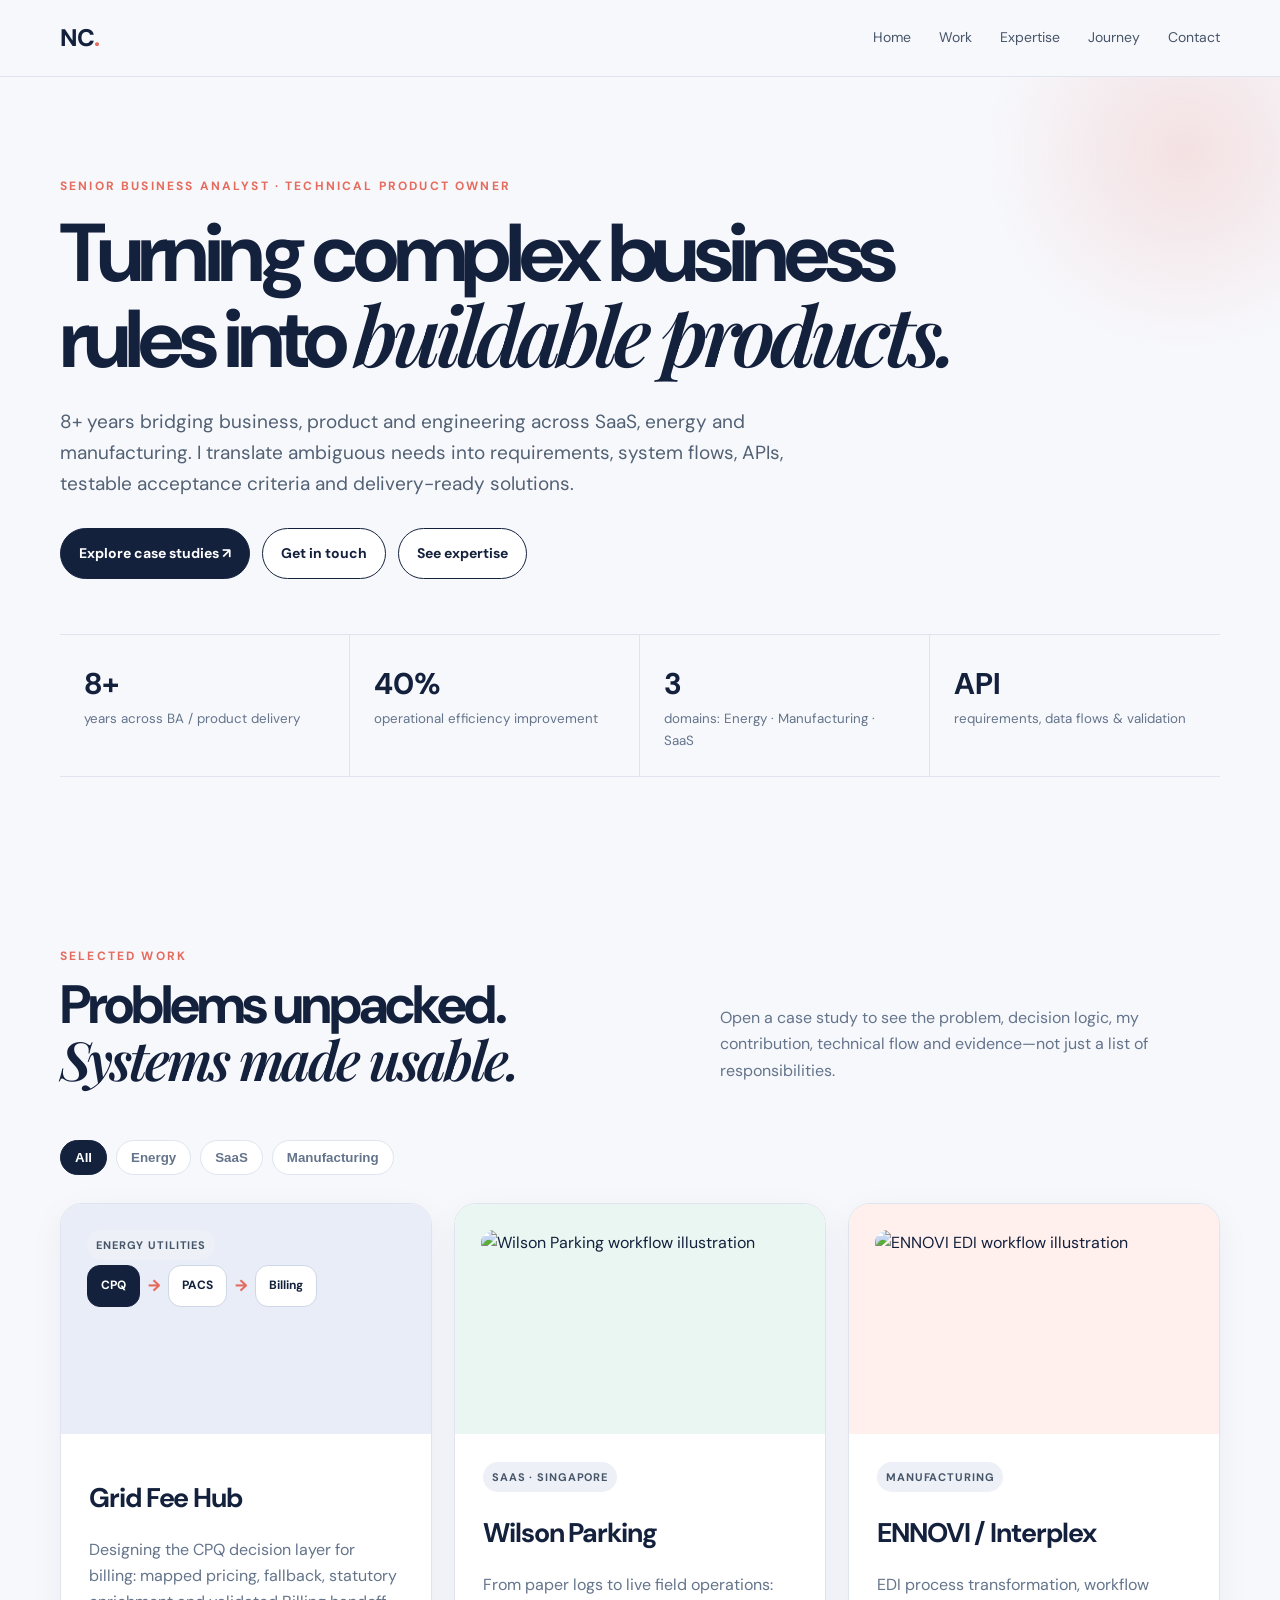
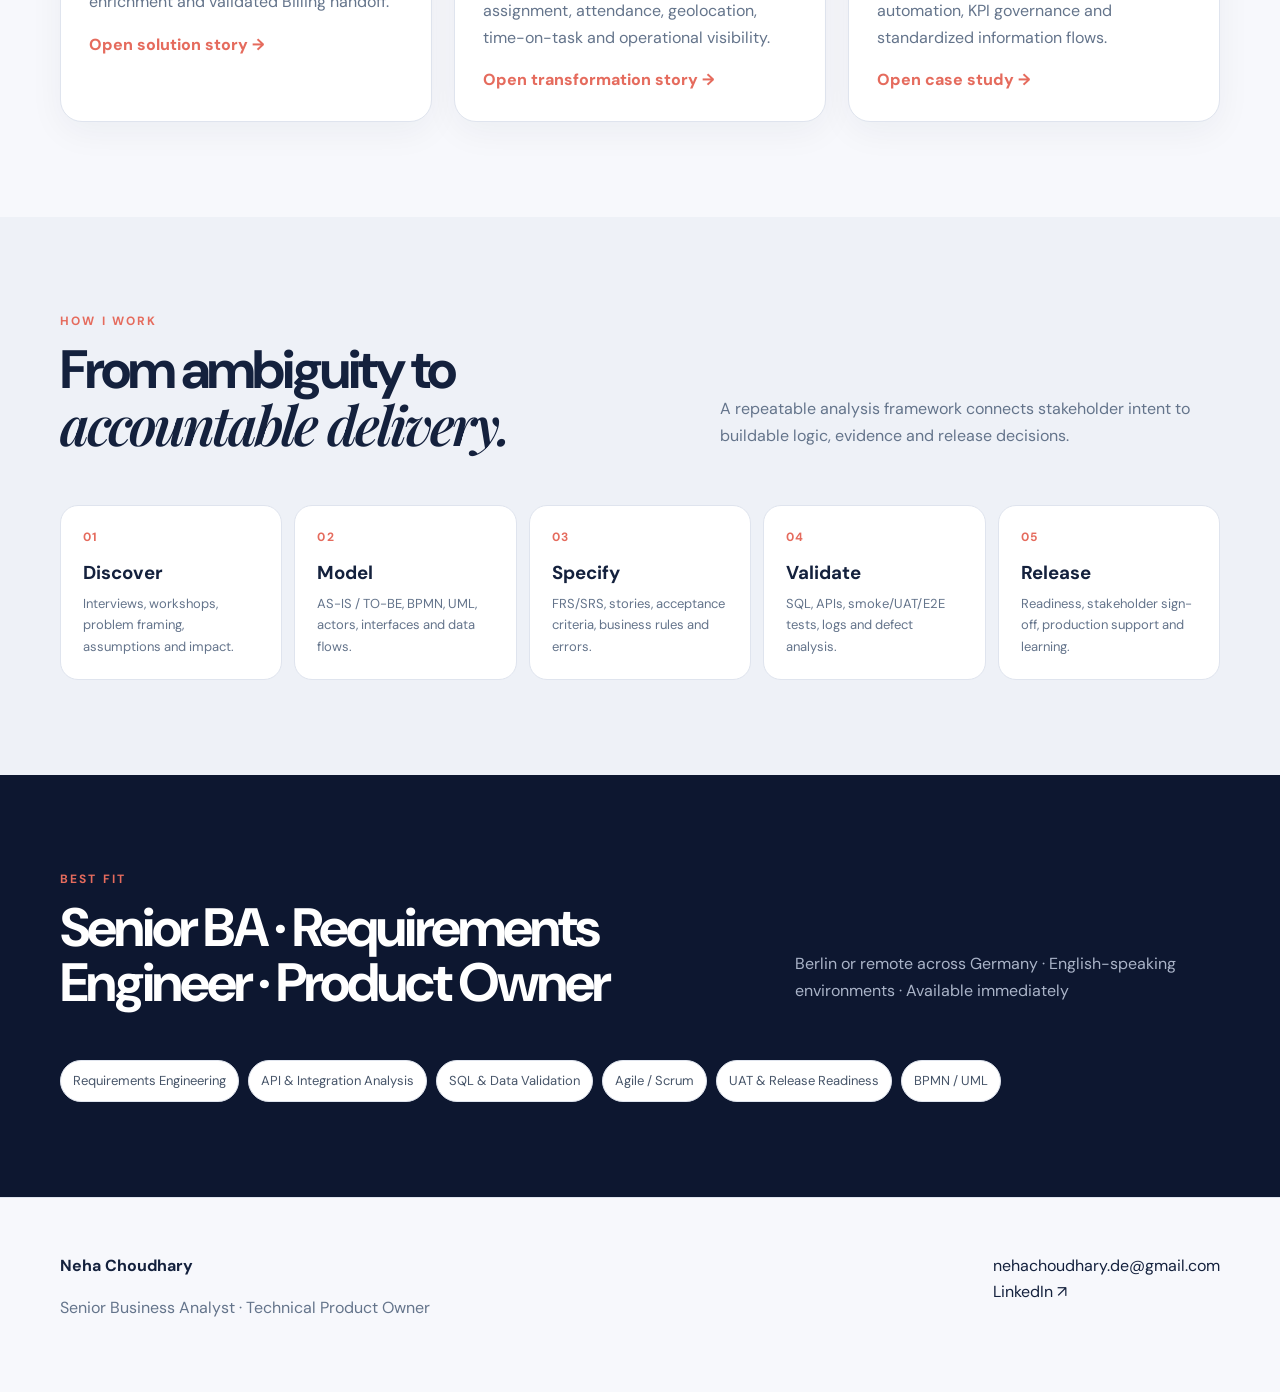
==== index.html @ ac917122 "Add files via upload" ====
<!doctype html><html lang="en"><head><meta charset="utf-8"><meta name="viewport" content="width=device-width,initial-scale=1"><meta name="description" content="Neha Choudhary — Senior Business Analyst and Technical Product Owner portfolio"><title>Home · Neha Choudhary</title><link rel="stylesheet" href="style.css"></head><body><nav class="nav"><div class="container navin"><a class="logo" href="index.html">NC<span>.</span></a><button class="menu">☰</button><div class="links"><a href="index.html">Home</a><a href="work.html">Work</a><a href="about.html">Expertise</a><a href="journey.html">Journey</a><a href="contact.html">Contact</a></div></div></nav><main><section class="hero"><div class="container fade"><div class="eyebrow">Senior Business Analyst · Technical Product Owner</div><h1>Turning complex business rules into <span class="serif">buildable products.</span></h1><p class="lead">8+ years bridging business, product and engineering across SaaS, energy and manufacturing. I translate ambiguous needs into requirements, system flows, APIs, testable acceptance criteria and delivery-ready solutions.</p><div class="actions"><a class="btn primary" href="work.html">Explore case studies ↗</a><a class="btn secondary" href="contact.html">Get in touch</a><a class="btn secondary" href="about.html">See expertise</a></div><div class="stats"><div class="stat"><b>8+</b><small>years across BA / product delivery</small></div><div class="stat"><b>40%</b><small>operational efficiency improvement</small></div><div class="stat"><b>3</b><small>domains: Energy · Manufacturing · SaaS</small></div><div class="stat"><b>API</b><small>requirements, data flows & validation</small></div></div></div></section><section class="section"><div class="container"><div class="sectionhead"><div><div class="eyebrow">Selected work</div><h2>Problems unpacked.<br><span class="serif">Systems made usable.</span></h2></div><p>Open a case study to see the problem, decision logic, my contribution, technical flow and evidence—not just a list of responsibilities.</p></div><div class="filterbar"><button class="filter active" data-filter="all">All</button><button class="filter" data-filter="energy">Energy</button><button class="filter" data-filter="saas">SaaS</button><button class="filter" data-filter="manufacturing">Manufacturing</button></div><div class="grid grid3"><article class="card case reveal" data-category="energy"><div class="visual"><div><div class="tag">Energy utilities</div><div class="mini-flow"><span class="node accent">CPQ</span><span class="connector">→</span><span class="node">PACS</span><span class="connector">→</span><span class="node">Billing</span></div></div></div><div class="casebody"><h3>Grid Fee Hub</h3><p>Designing the CPQ decision layer for billing: mapped pricing, fallback, statutory enrichment and validated Billing handoff.</p><a class="arrow" href="gfh.html">Open solution story →</a></div></article><article class="card case reveal" data-category="saas"><div class="visual"><img src="assets/wilson-flow.svg" alt="Wilson Parking workflow illustration" style="width:100%;border-radius:18px"></div><div class="casebody"><div class="tag">SaaS · Singapore</div><h3>Wilson Parking</h3><p>From paper logs to live field operations: assignment, attendance, geolocation, time-on-task and operational visibility.</p><a class="arrow" href="wilson.html">Open transformation story →</a></div></article><article class="card case reveal" data-category="manufacturing"><div class="visual"><img src="assets/ennovi-flow.svg" alt="ENNOVI EDI workflow illustration" style="width:100%;border-radius:18px"></div><div class="casebody"><div class="tag">Manufacturing</div><h3>ENNOVI / Interplex</h3><p>EDI process transformation, workflow automation, KPI governance and standardized information flows.</p><a class="arrow" href="ennovi.html">Open case study →</a></div></article></div></div></section><section class="section alt"><div class="container"><div class="sectionhead"><div><div class="eyebrow">How I work</div><h2>From ambiguity to <span class="serif">accountable delivery.</span></h2></div><p>A repeatable analysis framework connects stakeholder intent to buildable logic, evidence and release decisions.</p></div><div class="steps"><div class="step reveal"><b>01</b><h3>Discover</h3><p>Interviews, workshops, problem framing, assumptions and impact.</p></div><div class="step reveal"><b>02</b><h3>Model</h3><p>AS-IS / TO-BE, BPMN, UML, actors, interfaces and data flows.</p></div><div class="step reveal"><b>03</b><h3>Specify</h3><p>FRS/SRS, stories, acceptance criteria, business rules and errors.</p></div><div class="step reveal"><b>04</b><h3>Validate</h3><p>SQL, APIs, smoke/UAT/E2E tests, logs and defect analysis.</p></div><div class="step reveal"><b>05</b><h3>Release</h3><p>Readiness, stakeholder sign-off, production support and learning.</p></div></div></div></section><section class="section dark"><div class="container"><div class="sectionhead"><div><div class="eyebrow">Best fit</div><h2>Senior BA · Requirements Engineer · Product Owner</h2></div><p>Berlin or remote across Germany · English-speaking environments · Available immediately</p></div><div class="pills"><span class="pill">Requirements Engineering</span><span class="pill">API & Integration Analysis</span><span class="pill">SQL & Data Validation</span><span class="pill">Agile / Scrum</span><span class="pill">UAT & Release Readiness</span><span class="pill">BPMN / UML</span></div></div></section></main><footer class="footer"><div class="container footergrid"><div><strong>Neha Choudhary</strong><p>Senior Business Analyst · Technical Product Owner</p></div><div><a href="mailto:nehachoudhary.de@gmail.com">nehachoudhary.de@gmail.com</a><br><a href="https://www.linkedin.com/in/neha-choudhary-business-analyst">LinkedIn ↗</a></div></div></footer><script src="script.js"></script></body></html>
---- style.css ----
@import url('https://fonts.googleapis.com/css2?family=DM+Sans:wght@400;500;600;700&family=Playfair+Display:ital,wght@0,600;1,600&display=swap');
:root{--ink:#14213d;--muted:#64748b;--paper:#f7f8fc;--white:#fff;--line:#dfe4ee;--coral:#e56b5d;--mint:#7bc7b5;--blue:#5d78e8;--lav:#8b79c9;--dark:#0d1730;--shadow:0 18px 50px rgba(20,33,61,.10);--r:22px}*{box-sizing:border-box}html{scroll-behavior:smooth}body{margin:0;background:var(--paper);color:var(--ink);font-family:"DM Sans",system-ui,sans-serif;line-height:1.65}a{color:inherit;text-decoration:none}.container{width:min(1160px,calc(100% - 40px));margin:auto}.nav{position:sticky;top:0;z-index:50;background:rgba(247,248,252,.9);backdrop-filter:blur(18px);border-bottom:1px solid var(--line)}.navin{height:76px;display:flex;align-items:center;justify-content:space-between}.logo{font-weight:800;font-size:24px;letter-spacing:-.05em}.logo span{color:var(--coral)}.links{display:flex;gap:28px;align-items:center;font-size:14px;color:#475569}.links a:hover{color:var(--ink)}.menu{display:none;border:1px solid var(--line);background:#fff;border-radius:12px;padding:9px 11px}.hero{padding:100px 0 75px;position:relative;overflow:hidden}.hero:after{content:"";position:absolute;width:430px;height:430px;border-radius:50%;background:radial-gradient(circle,rgba(229,107,93,.16),transparent 65%);right:-120px;top:-140px}.eyebrow{font-size:12px;text-transform:uppercase;letter-spacing:.18em;font-weight:700;color:var(--coral)}h1{font-size:clamp(46px,7vw,82px);line-height:.98;letter-spacing:-.065em;margin:16px 0 26px;max-width:900px}.serif{font-family:"Playfair Display",serif;font-style:italic;font-weight:600}.lead{font-size:19px;max-width:780px;color:#526174}.actions{display:flex;gap:12px;flex-wrap:wrap;margin:28px 0}.btn{display:inline-flex;align-items:center;gap:8px;padding:13px 18px;border-radius:999px;border:1px solid var(--ink);font-weight:700;font-size:14px}.btn.primary{background:var(--ink);color:#fff}.btn.secondary{background:#fff}.stats{display:grid;grid-template-columns:repeat(4,1fr);border-top:1px solid var(--line);border-bottom:1px solid var(--line);margin-top:55px}.stat{padding:24px;border-right:1px solid var(--line)}.stat:last-child{border-right:0}.stat b{font-size:30px}.stat small{display:block;color:var(--muted)}.section{padding:95px 0}.section.alt{background:#eef1f7}.section.dark{background:var(--dark);color:#fff}.sectionhead{display:flex;justify-content:space-between;gap:30px;align-items:end;margin-bottom:40px}.sectionhead h2{font-size:clamp(32px,5vw,54px);letter-spacing:-.055em;line-height:1.02;margin:10px 0}.sectionhead p{max-width:500px;color:var(--muted)}.dark .sectionhead p{color:#aab4c8}.grid{display:grid;gap:22px}.grid3{grid-template-columns:repeat(3,1fr)}.grid2{grid-template-columns:repeat(2,1fr)}.card{background:#fff;border:1px solid var(--line);border-radius:var(--r);padding:28px;box-shadow:0 10px 35px rgba(20,33,61,.05);transition:.25s}.card:hover{box-shadow:var(--shadow);transform:translateY(-3px)}.case{overflow:hidden;padding:0}.case .visual{min-height:230px;padding:26px;background:#e9edf8}.case:nth-child(2) .visual{background:#eaf6f1}.case:nth-child(3) .visual{background:#fff0ed}.casebody{padding:28px}.tag{display:inline-flex;padding:6px 9px;border-radius:999px;background:#edf0f6;color:#475569;font-size:11px;font-weight:700;text-transform:uppercase;letter-spacing:.08em;margin:0 5px 5px 0}.case h3{font-size:27px;letter-spacing:-.04em;margin:14px 0 8px}.case p{color:var(--muted)}.arrow{font-weight:800;color:var(--coral)}.mini-flow{display:flex;align-items:center;gap:8px;flex-wrap:wrap}.node{padding:10px 13px;border-radius:13px;background:#fff;border:1px solid #cfd6e4;font-size:12px;font-weight:700}.node.accent{background:var(--ink);color:#fff;border-color:var(--ink)}.connector{color:var(--coral);font-weight:900}.filterbar{display:flex;gap:9px;flex-wrap:wrap;margin-bottom:28px}.filter{border:1px solid var(--line);background:#fff;border-radius:999px;padding:9px 14px;cursor:pointer;font-weight:700;color:#64748b}.filter.active{background:var(--ink);color:#fff;border-color:var(--ink)}.steps{display:grid;grid-template-columns:repeat(5,1fr);gap:12px}.step{padding:22px;border:1px solid var(--line);background:#fff;border-radius:18px}.step b{display:block;font-size:12px;color:var(--coral);letter-spacing:.1em}.step h3{margin:10px 0 4px}.step p{margin:0;color:var(--muted);font-size:13px}.pagehero{padding:80px 0 55px;background:linear-gradient(135deg,#eef1f8,#fbfbfd)}.pagehero h1{font-size:clamp(42px,6vw,70px)}.casehero{display:grid;grid-template-columns:1.05fr .95fr;gap:50px;align-items:center}.casehero h1{font-size:clamp(44px,6vw,70px)}.hero-art{background:#fff;border:1px solid var(--line);border-radius:28px;padding:18px;box-shadow:var(--shadow)}.metricrow{display:grid;grid-template-columns:repeat(3,1fr);gap:12px;margin:30px 0}.metric{padding:18px;background:#fff;border:1px solid var(--line);border-radius:18px}.metric b{display:block;font-size:22px}.metric span{color:var(--muted);font-size:12px}.two-col{display:grid;grid-template-columns:1fr 1fr;gap:24px}.list{padding-left:18px}.list li{margin:8px 0}.callout{padding:24px;border-left:4px solid var(--coral);background:#fff6f4;border-radius:0 18px 18px 0;margin:25px 0}.callout strong{display:block;margin-bottom:4px}.accordion{border:1px solid var(--line);border-radius:18px;background:#fff;overflow:hidden}.acc{border-bottom:1px solid var(--line)}.acc:last-child{border:0}.acc button{width:100%;border:0;background:#fff;padding:18px 20px;text-align:left;font:inherit;font-weight:800;cursor:pointer;display:flex;justify-content:space-between}.acc .content{display:none;padding:0 20px 20px;color:var(--muted)}.acc.open .content{display:block}.footer{padding:55px 0;border-top:1px solid var(--line)}.footergrid{display:flex;justify-content:space-between;gap:30px}.footer p{color:var(--muted)}.pills{display:flex;flex-wrap:wrap;gap:9px;margin-top:18px}.pill{border:1px solid var(--line);background:#fff;padding:9px 12px;border-radius:999px;font-size:13px;color:#475569}.timeline{position:relative}.timeline:before{content:"";position:absolute;left:12px;top:0;bottom:0;width:2px;background:#d9deea}.tl{position:relative;padding:0 0 40px 48px}.tl:before{content:"";position:absolute;left:5px;top:5px;width:16px;height:16px;border-radius:50%;background:var(--coral);border:4px solid var(--paper)}.tl .date{font-size:12px;color:var(--coral);font-weight:800;letter-spacing:.08em}.tl h3{margin:5px 0}.tl p{color:var(--muted);margin:0}.reveal{opacity:0;transform:translateY(18px);transition:.7s}.reveal.show{opacity:1;transform:none}.fade{animation:fade .65s ease both}@keyframes fade{from{opacity:0;transform:translateY(12px)}to{opacity:1;transform:none}}@media(max-width:850px){.links{display:none}.menu{display:block}.nav.open .links{display:flex;position:absolute;top:76px;left:0;right:0;background:var(--paper);padding:20px;flex-direction:column;align-items:flex-start;border-bottom:1px solid var(--line)}.stats{grid-template-columns:1fr 1fr}.stat:nth-child(2){border-right:0}.stat:nth-child(-n+2){border-bottom:1px solid var(--line)}.grid3,.grid2,.two-col,.casehero{grid-template-columns:1fr}.casehero .hero-art{order:-1}.sectionhead{display:block}}@media(max-width:520px){.container{width:calc(100% - 28px)}.hero{padding:70px 0 45px}h1{font-size:45px}.stats{grid-template-columns:1fr}.stat{border-right:0!important;border-bottom:1px solid var(--line)}.stat:last-child{border:0}.steps{grid-template-columns:1fr}.metricrow{grid-template-columns:1fr}.footergrid{display:block}}
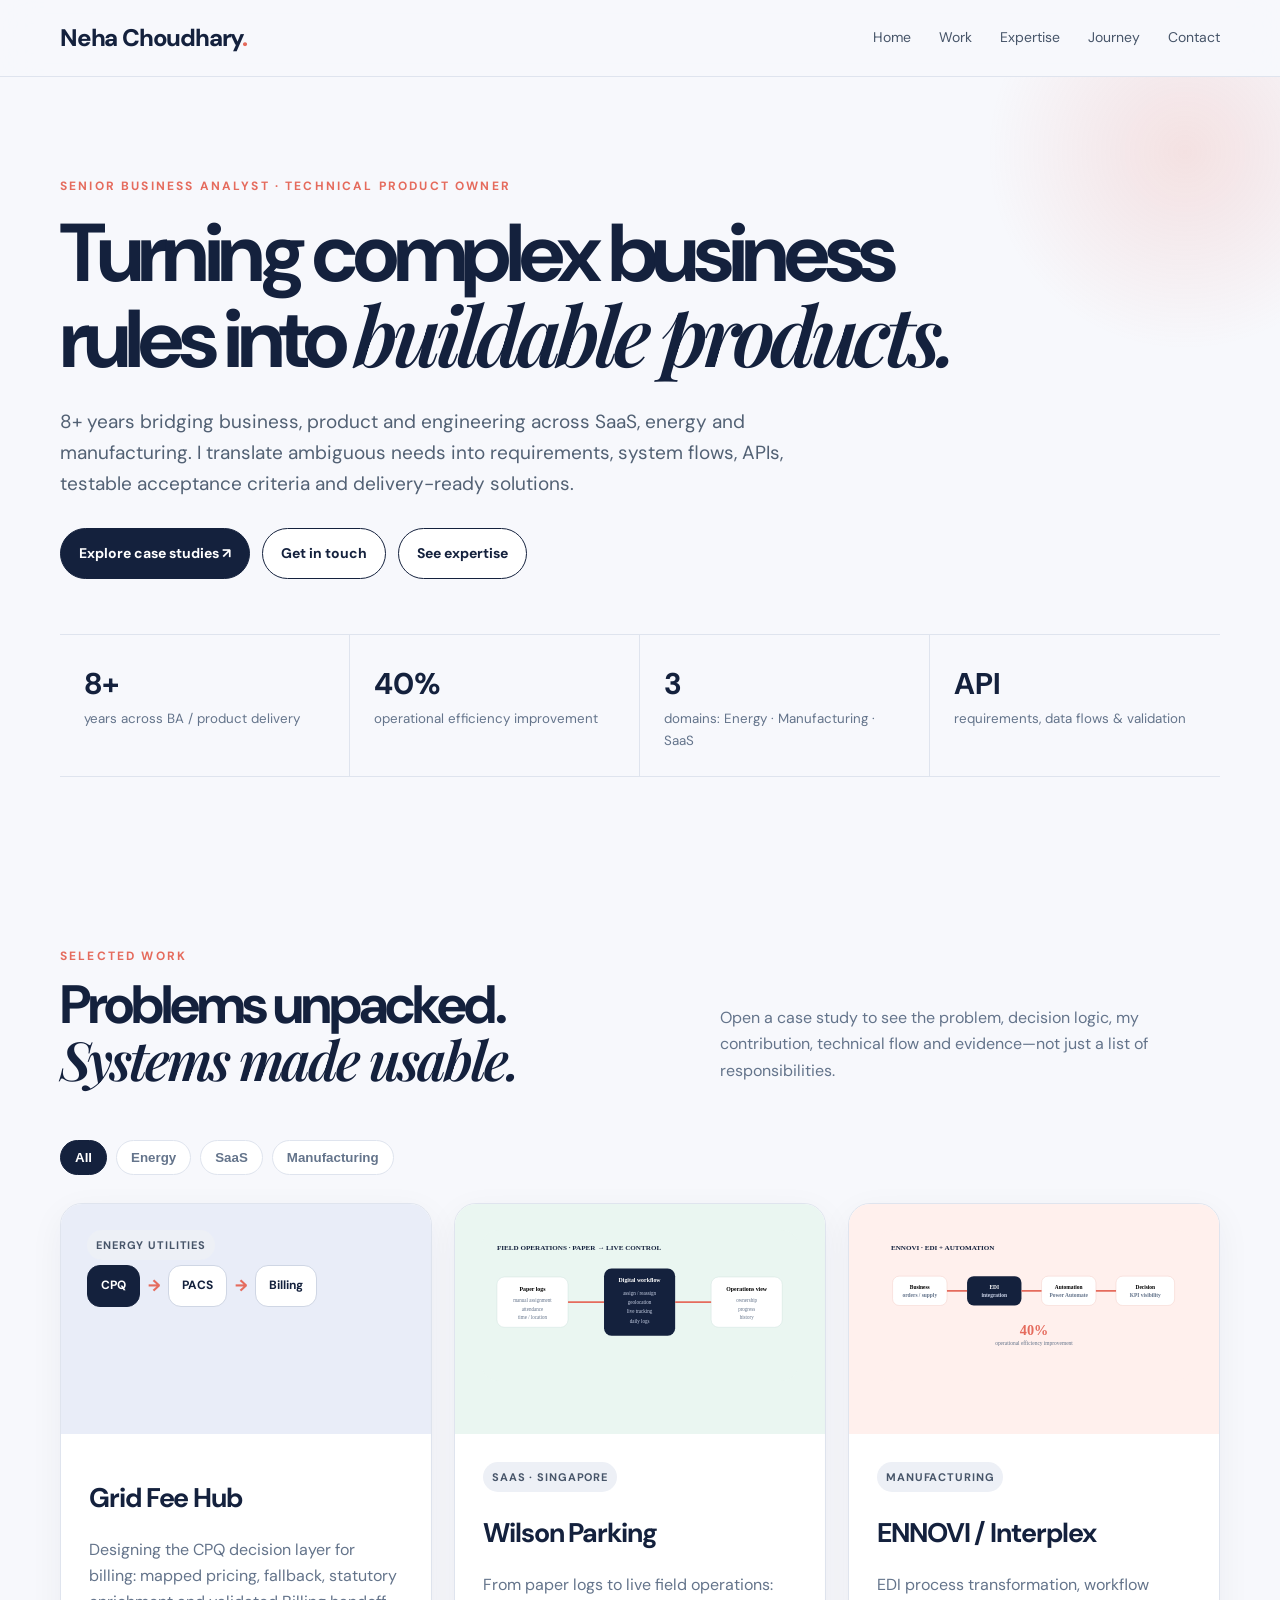
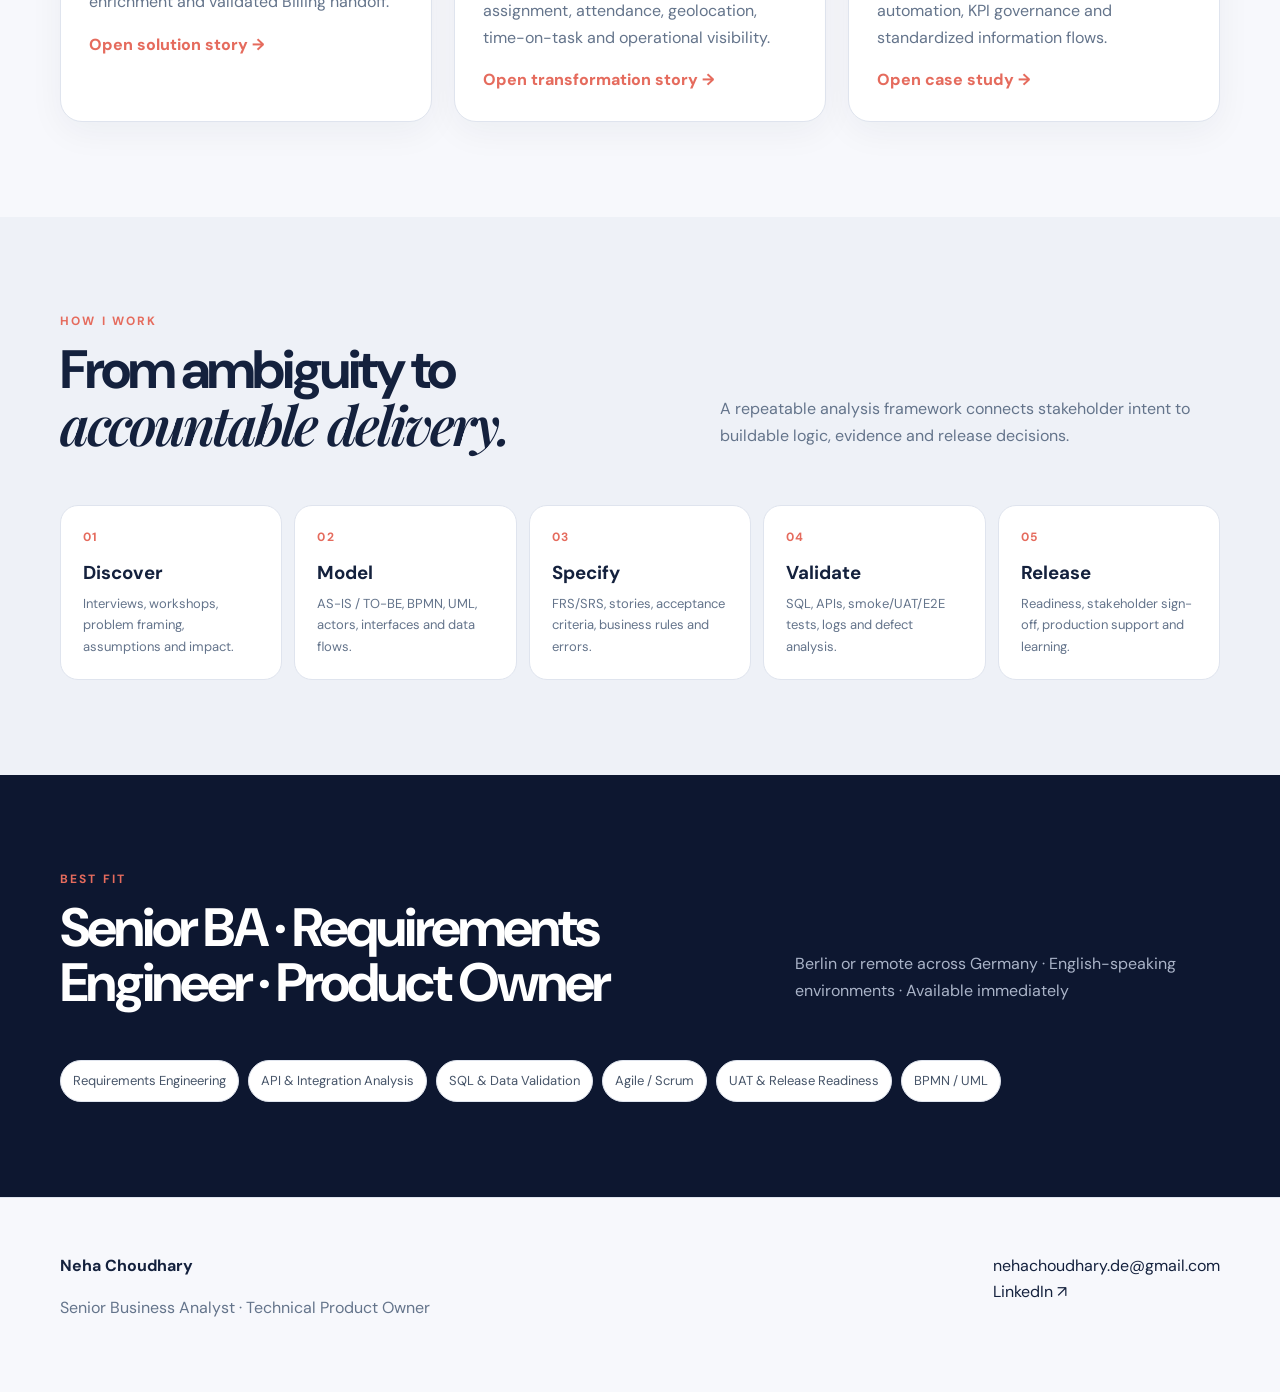
==== commit 9c19fd7b: "Update index.html" ====
--- a/index.html
+++ b/index.html
@@ -1 +1 @@
-<!doctype html><html lang="en"><head><meta charset="utf-8"><meta name="viewport" content="width=device-width,initial-scale=1"><meta name="description" content="Neha Choudhary — Senior Business Analyst and Technical Product Owner portfolio"><title>Home · Neha Choudhary</title><link rel="stylesheet" href="style.css"></head><body><nav class="nav"><div class="container navin"><a class="logo" href="index.html">NC<span>.</span></a><button class="menu">☰</button><div class="links"><a href="index.html">Home</a><a href="work.html">Work</a><a href="about.html">Expertise</a><a href="journey.html">Journey</a><a href="contact.html">Contact</a></div></div></nav><main><section class="hero"><div class="container fade"><div class="eyebrow">Senior Business Analyst · Technical Product Owner</div><h1>Turning complex business rules into <span class="serif">buildable products.</span></h1><p class="lead">8+ years bridging business, product and engineering across SaaS, energy and manufacturing. I translate ambiguous needs into requirements, system flows, APIs, testable acceptance criteria and delivery-ready solutions.</p><div class="actions"><a class="btn primary" href="work.html">Explore case studies ↗</a><a class="btn secondary" href="contact.html">Get in touch</a><a class="btn secondary" href="about.html">See expertise</a></div><div class="stats"><div class="stat"><b>8+</b><small>years across BA / product delivery</small></div><div class="stat"><b>40%</b><small>operational efficiency improvement</small></div><div class="stat"><b>3</b><small>domains: Energy · Manufacturing · SaaS</small></div><div class="stat"><b>API</b><small>requirements, data flows & validation</small></div></div></div></section><section class="section"><div class="container"><div class="sectionhead"><div><div class="eyebrow">Selected work</div><h2>Problems unpacked.<br><span class="serif">Systems made usable.</span></h2></div><p>Open a case study to see the problem, decision logic, my contribution, technical flow and evidence—not just a list of responsibilities.</p></div><div class="filterbar"><button class="filter active" data-filter="all">All</button><button class="filter" data-filter="energy">Energy</button><button class="filter" data-filter="saas">SaaS</button><button class="filter" data-filter="manufacturing">Manufacturing</button></div><div class="grid grid3"><article class="card case reveal" data-category="energy"><div class="visual"><div><div class="tag">Energy utilities</div><div class="mini-flow"><span class="node accent">CPQ</span><span class="connector">→</span><span class="node">PACS</span><span class="connector">→</span><span class="node">Billing</span></div></div></div><div class="casebody"><h3>Grid Fee Hub</h3><p>Designing the CPQ decision layer for billing: mapped pricing, fallback, statutory enrichment and validated Billing handoff.</p><a class="arrow" href="gfh.html">Open solution story →</a></div></article><article class="card case reveal" data-category="saas"><div class="visual"><img src="assets/wilson-flow.svg" alt="Wilson Parking workflow illustration" style="width:100%;border-radius:18px"></div><div class="casebody"><div class="tag">SaaS · Singapore</div><h3>Wilson Parking</h3><p>From paper logs to live field operations: assignment, attendance, geolocation, time-on-task and operational visibility.</p><a class="arrow" href="wilson.html">Open transformation story →</a></div></article><article class="card case reveal" data-category="manufacturing"><div class="visual"><img src="assets/ennovi-flow.svg" alt="ENNOVI EDI workflow illustration" style="width:100%;border-radius:18px"></div><div class="casebody"><div class="tag">Manufacturing</div><h3>ENNOVI / Interplex</h3><p>EDI process transformation, workflow automation, KPI governance and standardized information flows.</p><a class="arrow" href="ennovi.html">Open case study →</a></div></article></div></div></section><section class="section alt"><div class="container"><div class="sectionhead"><div><div class="eyebrow">How I work</div><h2>From ambiguity to <span class="serif">accountable delivery.</span></h2></div><p>A repeatable analysis framework connects stakeholder intent to buildable logic, evidence and release decisions.</p></div><div class="steps"><div class="step reveal"><b>01</b><h3>Discover</h3><p>Interviews, workshops, problem framing, assumptions and impact.</p></div><div class="step reveal"><b>02</b><h3>Model</h3><p>AS-IS / TO-BE, BPMN, UML, actors, interfaces and data flows.</p></div><div class="step reveal"><b>03</b><h3>Specify</h3><p>FRS/SRS, stories, acceptance criteria, business rules and errors.</p></div><div class="step reveal"><b>04</b><h3>Validate</h3><p>SQL, APIs, smoke/UAT/E2E tests, logs and defect analysis.</p></div><div class="step reveal"><b>05</b><h3>Release</h3><p>Readiness, stakeholder sign-off, production support and learning.</p></div></div></div></section><section class="section dark"><div class="container"><div class="sectionhead"><div><div class="eyebrow">Best fit</div><h2>Senior BA · Requirements Engineer · Product Owner</h2></div><p>Berlin or remote across Germany · English-speaking environments · Available immediately</p></div><div class="pills"><span class="pill">Requirements Engineering</span><span class="pill">API & Integration Analysis</span><span class="pill">SQL & Data Validation</span><span class="pill">Agile / Scrum</span><span class="pill">UAT & Release Readiness</span><span class="pill">BPMN / UML</span></div></div></section></main><footer class="footer"><div class="container footergrid"><div><strong>Neha Choudhary</strong><p>Senior Business Analyst · Technical Product Owner</p></div><div><a href="mailto:nehachoudhary.de@gmail.com">nehachoudhary.de@gmail.com</a><br><a href="https://www.linkedin.com/in/neha-choudhary-business-analyst">LinkedIn ↗</a></div></div></footer><script src="script.js"></script></body></html>+<!doctype html><html lang="en"><head><meta charset="utf-8"><meta name="viewport" content="width=device-width,initial-scale=1"><meta name="description" content="Neha Choudhary — Senior Business Analyst and Technical Product Owner portfolio"><title>Home · Neha Choudhary</title><link rel="stylesheet" href="style.css"></head><body><nav class="nav"><div class="container navin"><a class="logo" href="index.html">Neha Choudhary<span>.</span></a><button class="menu">☰</button><div class="links"><a href="index.html">Home</a><a href="work.html">Work</a><a href="about.html">Expertise</a><a href="journey.html">Journey</a><a href="contact.html">Contact</a></div></div></nav><main><section class="hero"><div class="container fade"><div class="eyebrow">Senior Business Analyst · Technical Product Owner</div><h1>Turning complex business rules into <span class="serif">buildable products.</span></h1><p class="lead">8+ years bridging business, product and engineering across SaaS, energy and manufacturing. I translate ambiguous needs into requirements, system flows, APIs, testable acceptance criteria and delivery-ready solutions.</p><div class="actions"><a class="btn primary" href="work.html">Explore case studies ↗</a><a class="btn secondary" href="contact.html">Get in touch</a><a class="btn secondary" href="about.html">See expertise</a></div><div class="stats"><div class="stat"><b>8+</b><small>years across BA / product delivery</small></div><div class="stat"><b>40%</b><small>operational efficiency improvement</small></div><div class="stat"><b>3</b><small>domains: Energy · Manufacturing · SaaS</small></div><div class="stat"><b>API</b><small>requirements, data flows & validation</small></div></div></div></section><section class="section"><div class="container"><div class="sectionhead"><div><div class="eyebrow">Selected work</div><h2>Problems unpacked.<br><span class="serif">Systems made usable.</span></h2></div><p>Open a case study to see the problem, decision logic, my contribution, technical flow and evidence—not just a list of responsibilities.</p></div><div class="filterbar"><button class="filter active" data-filter="all">All</button><button class="filter" data-filter="energy">Energy</button><button class="filter" data-filter="saas">SaaS</button><button class="filter" data-filter="manufacturing">Manufacturing</button></div><div class="grid grid3"><article class="card case reveal" data-category="energy"><div class="visual"><div><div class="tag">Energy utilities</div><div class="mini-flow"><span class="node accent">CPQ</span><span class="connector">→</span><span class="node">PACS</span><span class="connector">→</span><span class="node">Billing</span></div></div></div><div class="casebody"><h3>Grid Fee Hub</h3><p>Designing the CPQ decision layer for billing: mapped pricing, fallback, statutory enrichment and validated Billing handoff.</p><a class="arrow" href="gfh.html">Open solution story →</a></div></article><article class="card case reveal" data-category="saas"><div class="visual"><img src="assets/wilson-flow.svg" alt="Wilson Parking workflow illustration" style="width:100%;border-radius:18px"></div><div class="casebody"><div class="tag">SaaS · Singapore</div><h3>Wilson Parking</h3><p>From paper logs to live field operations: assignment, attendance, geolocation, time-on-task and operational visibility.</p><a class="arrow" href="wilson.html">Open transformation story →</a></div></article><article class="card case reveal" data-category="manufacturing"><div class="visual"><img src="assets/ennovi-flow.svg" alt="ENNOVI EDI workflow illustration" style="width:100%;border-radius:18px"></div><div class="casebody"><div class="tag">Manufacturing</div><h3>ENNOVI / Interplex</h3><p>EDI process transformation, workflow automation, KPI governance and standardized information flows.</p><a class="arrow" href="ennovi.html">Open case study →</a></div></article></div></div></section><section class="section alt"><div class="container"><div class="sectionhead"><div><div class="eyebrow">How I work</div><h2>From ambiguity to <span class="serif">accountable delivery.</span></h2></div><p>A repeatable analysis framework connects stakeholder intent to buildable logic, evidence and release decisions.</p></div><div class="steps"><div class="step reveal"><b>01</b><h3>Discover</h3><p>Interviews, workshops, problem framing, assumptions and impact.</p></div><div class="step reveal"><b>02</b><h3>Model</h3><p>AS-IS / TO-BE, BPMN, UML, actors, interfaces and data flows.</p></div><div class="step reveal"><b>03</b><h3>Specify</h3><p>FRS/SRS, stories, acceptance criteria, business rules and errors.</p></div><div class="step reveal"><b>04</b><h3>Validate</h3><p>SQL, APIs, smoke/UAT/E2E tests, logs and defect analysis.</p></div><div class="step reveal"><b>05</b><h3>Release</h3><p>Readiness, stakeholder sign-off, production support and learning.</p></div></div></div></section><section class="section dark"><div class="container"><div class="sectionhead"><div><div class="eyebrow">Best fit</div><h2>Senior BA · Requirements Engineer · Product Owner</h2></div><p>Berlin or remote across Germany · English-speaking environments · Available immediately</p></div><div class="pills"><span class="pill">Requirements Engineering</span><span class="pill">API & Integration Analysis</span><span class="pill">SQL & Data Validation</span><span class="pill">Agile / Scrum</span><span class="pill">UAT & Release Readiness</span><span class="pill">BPMN / UML</span></div></div></section></main><footer class="footer"><div class="container footergrid"><div><strong>Neha Choudhary</strong><p>Senior Business Analyst · Technical Product Owner</p></div><div><a href="mailto:nehachoudhary.de@gmail.com">nehachoudhary.de@gmail.com</a><br><a href="https://www.linkedin.com/in/neha-choudhary-business-analyst">LinkedIn ↗</a></div></div></footer><script src="script.js"></script></body></html>
